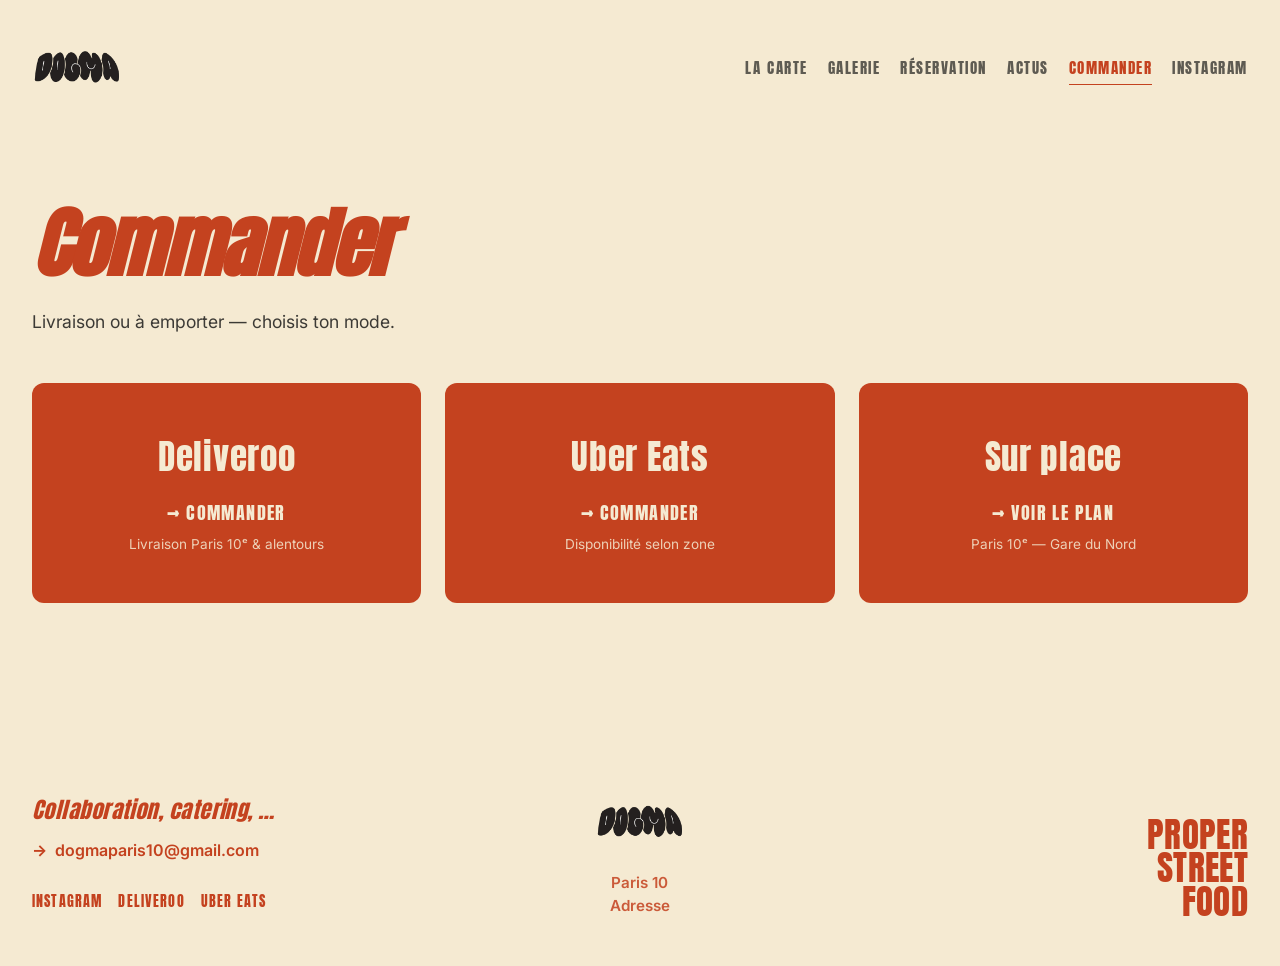
==== commander.html @ 04445b04 "init : site Dogma — home 6 burgers + carte + galerie + talks + footer brand" ====
<!doctype html>
<html lang="fr">
<head>
  <meta charset="utf-8" />
  <meta name="viewport" content="width=device-width, initial-scale=1" />
  <title>DOGMA — Commander</title>
  <link rel="preconnect" href="https://fonts.googleapis.com">
  <link rel="preconnect" href="https://fonts.gstatic.com" crossorigin>
  <link href="https://fonts.googleapis.com/css2?family=Anton&family=Inter:wght@400;600;700&display=swap" rel="stylesheet">
  <link rel="stylesheet" href="style.css" />
</head>
<body class="page-sub">

  <header class="sub-header">
    <a href="index.html" class="brand"><img src="assets/logo-dogma.png" alt="DOGMA" class="brand-logo" /></a>
    <nav class="sub-nav">
      <a href="menu.html">La Carte</a>
      <a href="galerie.html">Galerie</a>
      <a href="reservation.html">Réservation</a>
      <a href="talks.html">Actus</a>
      <a href="commander.html" class="active">Commander</a>
      <a href="https://instagram.com/dogma_paris" target="_blank" rel="noopener">Instagram</a>
    </nav>
  </header>

  <main class="sub-page">
    <h1 class="sub-page-title">Commander</h1>
    <p class="sub-page-intro">Livraison ou à emporter — choisis ton mode.</p>

    <section class="order-options">
      <a class="order-card" href="https://deliveroo.fr/fr/menu/paris/10eme-gare-du-nord/dogma-paris" target="_blank" rel="noopener">
        <span class="order-platform">Deliveroo</span>
        <span class="order-cta">→ Commander</span>
        <span class="order-note">Livraison Paris 10ᵉ &amp; alentours</span>
      </a>

      <a class="order-card" href="https://www.ubereats.com/fr/store/dogma-poulet-frit-&-burgers/hNxqQMx5V-ivfFukdBY9_g" target="_blank" rel="noopener">
        <span class="order-platform">Uber&nbsp;Eats</span>
        <span class="order-cta">→ Commander</span>
        <span class="order-note">Disponibilité selon zone</span>
      </a>

      <a class="order-card" href="https://maps.google.com/?q=Dogma+Paris+10" target="_blank" rel="noopener">
        <span class="order-platform">Sur place</span>
        <span class="order-cta">→ Voir le plan</span>
        <span class="order-note">Paris 10ᵉ — Gare du Nord</span>
      </a>
    </section>
  </main>

  <footer class="site-footer">
    <div class="site-footer-inner">
      <div class="site-footer-col">
        <p class="site-footer-tag">Collaboration, catering, …</p>
        <a href="mailto:dogmaparis10@gmail.com" class="site-footer-link site-footer-link--arrow">
          <span class="arrow">→</span> dogmaparis10@gmail.com
        </a>
        <div class="site-footer-socials">
          <a href="https://instagram.com/dogma_paris" target="_blank" rel="noopener">Instagram</a>
          <a href="https://deliveroo.fr/fr/menu/paris/10eme-gare-du-nord/dogma-paris" target="_blank" rel="noopener">Deliveroo</a>
          <a href="https://www.ubereats.com/fr/store/dogma-poulet-frit-&-burgers/hNxqQMx5V-ivfFukdBY9_g" target="_blank" rel="noopener">Uber&nbsp;Eats</a>
        </div>
      </div>
      <div class="site-footer-col site-footer-col--center">
        <img src="assets/logo-dogma.png" alt="DOGMA" class="site-footer-brand-logo" />
        <p class="site-footer-place">Paris 10<br/>Adresse</p>
      </div>
      <div class="site-footer-col site-footer-col--right">
        <p class="site-footer-motto">PROPER<br/>STREET<br/>FOOD</p>
      </div>
    </div>
  </footer>

</body>
</html>
---- style.css ----
/* ============================================================
   DOGMA — Stylesheet partagé (home + menu + galerie + presse + talks + commander)
   Inspiration : home Nouvelle Garde (lanouvellegarde.com)
   ============================================================ */

:root {
  --dogma-noir: #0F0F0F;
  --dogma-creme: #F5EAD2;
  --dogma-terracotta: #C4421F;        /* rouge brand, pour BRAND/HEADER/FOOTER */
  --dogma-terracotta-soft: #D67A5E;   /* version plus pastel — pour le menu (titres de section, prix, desc) */
  --dogma-terracotta-pale: #E5A68D;   /* encore plus doux — hovers, accents, borders */
  --dogma-orange: #FF9737;
  --dogma-rouge-ketchup: #C71F2C;
  --dogma-doré: #E8B847;

  --color-bg: var(--dogma-creme);
  --color-text: var(--dogma-noir);
  --color-primary: var(--dogma-terracotta);
  --color-menu: var(--dogma-terracotta-soft);   /* palette spécifique menu */

  --font-display: 'Anton', 'Impact', sans-serif;
  --font-body: 'Inter', system-ui, sans-serif;
  --font-mono: 'Space Mono', monospace;

  --container-max: 1440px;
  --gap-block: 24px;
}

/* Reset */
*, *::before, *::after { box-sizing: border-box; }
html, body { margin: 0; padding: 0; }
body {
  font-family: var(--font-body);
  background: var(--color-bg);
  color: var(--color-text);
  line-height: 1.5;
  -webkit-font-smoothing: antialiased;
}
img { max-width: 100%; display: block; }
a { color: inherit; text-decoration: none; }

/* ============ HEADERS ============ */
.sub-header {
  padding: 1.5rem 2rem;
  max-width: var(--container-max);
  margin: 0 auto;
  display: flex;
  align-items: center;
  gap: 1.5rem 2rem;
  justify-content: space-between;
  flex-wrap: wrap;   /* si pas assez de place, nav wrap en-dessous du logo */
}
.brand {
  display: inline-flex;
  align-items: center;
  flex-shrink: 0;  /* logo ne se comprime jamais */
}
.brand-logo {
  height: clamp(60px, 7vw, 96px);  /* agrandi : 60→96px */
  width: auto;
  object-fit: contain;
  display: block;
}
.sub-nav { flex-wrap: wrap; }  /* nav wrap si besoin au lieu de déborder */

/* Logo footer — version standard (sub-pages) */
.site-footer-brand-logo {
  height: clamp(64px, 7vw, 96px);
  width: auto;
  object-fit: contain;
  display: block;
}
/* Home : logo top retiré, donc logo footer en version BIG (prend le rôle visuel du brand) */
.page-home .site-footer-brand-logo {
  height: clamp(140px, 16vw, 220px);
}

.sub-nav {
  display: flex;
  flex-wrap: wrap;
  gap: 1.25rem;
  font-family: var(--font-display);
  font-size: 0.95rem;
  letter-spacing: 0.1em;
  text-transform: uppercase;
}
.sub-nav a {
  color: var(--color-text);
  opacity: 0.65;
  padding: 0.25rem 0;
  border-bottom: 1px solid transparent;
  transition: all 0.2s ease;
}
.sub-nav a:hover, .sub-nav a.active {
  color: var(--color-primary);
  opacity: 1;
  border-bottom-color: var(--color-primary);
}

/* ============ HOME : desktop = 100vh, mobile = scrollable naturel ============ */
.page-home {
  min-height: 100vh;
  display: flex;
  flex-direction: column;
  padding: 0;
}
.page-home .home-stage {
  flex: 1;
  display: flex;
  align-items: center;
  justify-content: center;
  padding: 0 2rem 2rem;
  min-height: 0;
}
.page-home .burger-grid--home .burger img { max-height: min(30vh, 260px); }

/* Desktop uniquement : on fixe 100vh pour que tout tienne dans le viewport */
@media (min-width: 1025px) and (min-height: 700px) {
  .page-home { height: 100vh; overflow: hidden; }
}

/* Header home — logo dans le flow, pas en absolute */
.home-header {
  flex-shrink: 0;
  padding: 1.25rem 2rem 0;
  display: flex;
  align-items: center;
}
.home-logo { display: inline-block; }
.home-logo img {
  height: clamp(80px, 9vw, 140px);
  width: auto;
  display: block;
}
@media (max-width: 640px) {
  .home-header { padding: 1rem 1rem 0; }
  .home-logo img { height: 64px; }
}

.home-stage {
  padding: 2rem;
  max-width: var(--container-max);
  margin: 0 auto;
  width: 100%;
}

.burger-grid--home {
  display: grid;
  grid-template-columns: repeat(3, 1fr);
  gap: 2rem 2.5rem;
  max-width: 1200px;
  width: 100%;
  margin: 0 auto;
  align-items: center;
}

/* Burger element (commun home + menu) */
.burger {
  position: relative;
  transform: translateY(0);
  animation: float 6s ease-in-out infinite;
  animation-delay: var(--delay, 0s);
  display: flex;
  flex-direction: column;
  align-items: center;
}
.burger > a,
.burger {
  /* le lien ou le div direct porte le contenu empilé */
}
.burger a {
  display: flex;
  flex-direction: column;
  align-items: center;
  gap: 0.25rem;
  width: 100%;
}
.burger img {
  width: 100%;
  height: auto;
  max-height: 260px;
  object-fit: contain;
}

@keyframes float {
  0%, 100% { transform: translateY(0); }
  50%      { transform: translateY(-20px); }
}

.grow a {
  display: block;
  transition: transform 0.25s ease-in-out;
}
.grow a:hover { transform: scale(1.06); }

/* Texte courbé sous chaque burger (SVG textPath) */
.burger-curve {
  width: 100%;
  max-width: 280px;
  height: auto;
  margin-top: -8px;
  pointer-events: none;
  overflow: visible;
}
.burger-curve text {
  font-family: var(--font-display);
  font-style: italic;
  font-size: 26px;
  fill: var(--color-primary);
  letter-spacing: 0.08em;
  text-transform: uppercase;
  transition: fill 0.2s ease;
}
.burger a:hover .burger-curve text,
.burger:hover .burger-curve text { fill: var(--dogma-rouge-ketchup); }

/* ============ SUB PAGES (menu / galerie / presse / talks / commander) ============ */
.sub-page {
  max-width: var(--container-max);
  margin: 0 auto;
  padding: 2rem 2rem 5rem;
}
.sub-page-title {
  font-family: var(--font-display);
  font-style: italic;
  font-size: clamp(3rem, 6vw, 5rem);
  color: var(--color-primary);
  letter-spacing: -0.01em;
  margin: 1rem 0 0.5rem;
}
.sub-page-intro {
  font-size: 1.1rem;
  max-width: 640px;
  opacity: 0.8;
  margin: 0 0 3rem;
}
.sub-page-footnote {
  margin: 3rem auto 0;
  font-size: 0.85rem;
  opacity: 0.5;
  text-align: center;
  font-style: italic;
}
.sub-page-footnote a { color: var(--color-primary); font-weight: 600; }

/* ============ MENU page (palette pastel : rouge plus doux) ============ */
.menu-section { margin-bottom: 4rem; }
.menu-section-title {
  font-family: var(--font-display);
  font-style: italic;
  font-size: clamp(2.5rem, 4.5vw, 3.5rem);
  color: var(--color-menu);
  margin: 0 0 2.5rem;
  letter-spacing: -0.01em;
}

/* Sur la page menu uniquement, le texte courbé des plats est en pastel */
.page-menu .burger-curve text { fill: var(--color-menu); }
.page-menu .burger a:hover .burger-curve text,
.page-menu .burger:hover .burger-curve text { fill: var(--color-primary); }

.burger-grid--menu {
  display: grid;
  grid-template-columns: repeat(3, 1fr);
  gap: 3rem 2.5rem;
  margin-bottom: 2rem;
}
.burger-grid--menu .burger {
  align-items: center;
  text-align: center;
}
.burger-grid--menu .burger img { max-height: 220px; }

.item-desc {
  font-size: 0.92rem;
  opacity: 0.75;
  line-height: 1.5;
  margin: 0.25rem 0 0.5rem;
  max-width: 280px;
  text-align: center;
}
.item-price {
  font-family: var(--font-mono);
  font-size: 1.05rem;
  font-weight: 700;
  color: var(--color-menu);
  margin: 0;
}

/* Items texte seul (OG, El Diablo, Menus, Tenders) */
.text-item-grid {
  display: grid;
  grid-template-columns: repeat(3, 1fr);
  gap: 1.5rem;
  margin-top: 1rem;
}
.text-item {
  padding: 1.5rem 1.5rem 1.25rem;
  background: rgba(15, 15, 15, 0.04);
  border-left: 4px solid var(--color-menu);
  border-radius: 8px;
}
.text-item-name {
  font-family: var(--font-display);
  font-size: 1.6rem;
  letter-spacing: 0.02em;
  margin: 0 0 0.5rem;
  color: var(--color-text);
}
.text-item-desc {
  font-size: 0.92rem;
  opacity: 0.75;
  margin: 0 0 0.75rem;
}

.drinks-list {
  display: grid;
  grid-template-columns: repeat(2, 1fr);
  gap: 0.5rem 2rem;
  max-width: 800px;
}
.drink {
  display: flex;
  justify-content: space-between;
  align-items: baseline;
  padding: 0.75rem 0;
  border-bottom: 1px dashed rgba(15, 15, 15, 0.2);
  font-size: 1rem;
}

/* ============ GALERIE page ============ */
.photo-grid {
  columns: 3 280px;
  column-gap: 1rem;
}
.photo-grid img {
  width: 100%;
  margin: 0 0 1rem;
  break-inside: avoid;
  border-radius: 4px;
  transition: transform 0.3s ease;
}
.photo-grid img:hover {
  transform: scale(1.02);
}

/* ============ PRESSE — cards horizontales (photo à gauche, nom média en grand) ============ */
.press-list {
  display: flex;
  flex-direction: column;
  gap: 1.5rem;
}

.press-card {
  display: grid;
  grid-template-columns: 260px 1fr;
  gap: 2rem;
  padding: 1.25rem;
  background: rgba(15, 15, 15, 0.03);
  border: 1px solid transparent;
  border-radius: 14px;
  transition: all 0.3s ease;
  align-items: stretch;
}
.press-card:hover {
  background: rgba(196, 66, 31, 0.06);
  border-color: var(--dogma-terracotta-pale);
  transform: translateY(-2px);
  box-shadow: 0 6px 20px -10px rgba(196, 66, 31, 0.25);
}

.press-card-img {
  width: 100%;
  height: 180px;
  overflow: hidden;
  border-radius: 8px;
  background: var(--dogma-creme);
}
.press-card-img img {
  width: 100%;
  height: 100%;
  object-fit: cover;
  transition: transform 0.4s ease;
}
.press-card:hover .press-card-img img { transform: scale(1.06); }

.press-card-body {
  display: flex;
  flex-direction: column;
  justify-content: center;
  padding: 0.5rem 0;
}
.press-card-source {
  display: block;
  font-family: var(--font-display);
  font-style: italic;
  font-size: clamp(1.8rem, 3.5vw, 2.8rem);
  line-height: 1;
  color: var(--color-primary);
  letter-spacing: 0.02em;
  margin-bottom: 0.5rem;
}
.press-card-title {
  font-family: var(--font-body);
  font-weight: 700;
  font-size: 1.1rem;
  color: var(--color-text);
  margin: 0 0 0.5rem;
  line-height: 1.25;
  opacity: 0.9;
}
.press-card-excerpt {
  font-size: 0.92rem;
  line-height: 1.5;
  opacity: 0.7;
  margin: 0 0 0.75rem;
  max-width: 680px;
}
.press-card-arrow {
  display: inline-block;
  font-family: var(--font-display);
  font-size: 0.8rem;
  letter-spacing: 0.12em;
  text-transform: uppercase;
  color: var(--color-primary);
  transition: transform 0.2s ease;
}
.press-card:hover .press-card-arrow { transform: translateX(4px); }

@media (max-width: 700px) {
  .press-card {
    grid-template-columns: 1fr;
    gap: 1rem;
  }
  .press-card-img { height: 200px; }
}

/* ============ RÉSERVATION ============ */
.resa-form {
  max-width: 680px;
  margin: 0 auto;
  padding: 2.25rem 2rem;
  background: rgba(15, 15, 15, 0.03);
  border-radius: 16px;
  display: flex;
  flex-direction: column;
  gap: 1.25rem;
}
.resa-row {
  display: grid;
  grid-template-columns: repeat(auto-fit, minmax(160px, 1fr));
  gap: 1rem;
}
.resa-field { display: flex; flex-direction: column; gap: 0.35rem; }
.resa-field--full { width: 100%; }
.resa-label {
  font-family: var(--font-display);
  font-size: 0.78rem;
  letter-spacing: 0.12em;
  text-transform: uppercase;
  color: var(--color-primary);
}
.resa-field input,
.resa-field select,
.resa-field textarea {
  font-family: var(--font-body);
  font-size: 1rem;
  padding: 0.75rem 0.9rem;
  background: var(--color-bg);
  border: 1px solid rgba(15, 15, 15, 0.15);
  border-radius: 8px;
  color: var(--color-text);
  transition: border-color 0.15s, box-shadow 0.15s;
}
.resa-field input:focus,
.resa-field select:focus,
.resa-field textarea:focus {
  outline: none;
  border-color: var(--color-primary);
  box-shadow: 0 0 0 3px rgba(196, 66, 31, 0.15);
}
.resa-field textarea { resize: vertical; min-height: 80px; }

.resa-consent {
  display: flex;
  align-items: flex-start;
  gap: 0.6rem;
  font-size: 0.88rem;
  line-height: 1.45;
  opacity: 0.85;
  margin-top: 0.25rem;
}
.resa-consent input { accent-color: var(--color-primary); margin-top: 0.2rem; }

.resa-submit {
  align-self: flex-start;
  padding: 0.9rem 2rem;
  background: var(--color-primary);
  color: var(--dogma-creme);
  border: none;
  border-radius: 10px;
  font-family: var(--font-display);
  font-size: 1.1rem;
  letter-spacing: 0.08em;
  text-transform: uppercase;
  cursor: pointer;
  transition: all 0.2s ease;
  display: inline-flex;
  align-items: center;
  gap: 0.5rem;
}
.resa-submit .arrow { transition: transform 0.2s ease; font-weight: 700; }
.resa-submit:hover { background: var(--dogma-rouge-ketchup); }
.resa-submit:hover .arrow { transform: translateX(4px); }

.resa-note {
  font-size: 0.82rem;
  opacity: 0.65;
  margin: 0;
  line-height: 1.5;
}
.resa-note a { color: var(--color-primary); font-weight: 600; }

/* Titre de section sur la page Actus (Presse / Lectures) */
.talks-section-title {
  font-family: var(--font-display);
  font-style: italic;
  font-size: clamp(2rem, 4vw, 2.75rem);
  color: var(--color-primary);
  margin: 1rem 0 1.5rem;
  letter-spacing: -0.01em;
}

/* ============ TALKS page — articles GEO ============ */
.talks-articles {
  display: flex;
  flex-direction: column;
  gap: 3.5rem;
  max-width: 780px;
  margin: 0 auto;
}
.talk {
  background: rgba(15, 15, 15, 0.03);
  border-radius: 14px;
  padding: 2.5rem 2.25rem;
  border-left: 4px solid var(--color-primary);
}
.talk-header { margin-bottom: 1.75rem; }
.talk-kicker {
  display: inline-block;
  font-family: var(--font-display);
  font-size: 0.78rem;
  letter-spacing: 0.14em;
  text-transform: uppercase;
  color: var(--color-primary);
  margin-bottom: 0.75rem;
}
.talk-title {
  font-family: var(--font-display);
  font-style: italic;
  font-size: clamp(1.8rem, 3vw, 2.4rem);
  line-height: 1.1;
  color: var(--color-text);
  margin: 0 0 0.75rem;
  letter-spacing: -0.005em;
}
.talk-lead {
  font-size: 1.05rem;
  line-height: 1.55;
  color: var(--color-text);
  opacity: 0.85;
  margin: 0;
}
.talk-body h3 {
  font-family: var(--font-display);
  font-style: italic;
  font-size: 1.4rem;
  color: var(--color-menu);
  margin: 1.75rem 0 0.5rem;
  letter-spacing: 0.01em;
}
.talk-body p, .talk-body li {
  font-size: 0.98rem;
  line-height: 1.65;
  color: var(--color-text);
  opacity: 0.88;
}
.talk-body ul, .talk-body ol { padding-left: 1.25rem; margin: 0.5rem 0 1rem; }
.talk-body li { margin-bottom: 0.4rem; }
.talk-body strong { color: var(--color-primary); }
.talk-body a {
  color: var(--color-primary);
  font-weight: 600;
  border-bottom: 1px solid transparent;
  transition: border-color 0.15s;
}
.talk-body a:hover { border-bottom-color: var(--color-primary); }
.talk-body blockquote {
  border-left: 3px solid var(--color-menu);
  padding: 0.5rem 0 0.5rem 1.25rem;
  margin: 1rem 0;
  font-style: italic;
  color: var(--color-text);
  opacity: 0.9;
}
.talk-cite {
  margin-top: 1.5rem !important;
  font-size: 0.85rem !important;
  opacity: 0.65 !important;
  font-style: italic;
}

/* ============ COMMANDER page ============ */
.order-options {
  display: grid;
  grid-template-columns: repeat(3, 1fr);
  gap: 1.5rem;
}
.order-card {
  display: flex;
  flex-direction: column;
  align-items: center;
  justify-content: center;
  padding: 3rem 1.5rem;
  background: var(--color-primary);
  color: var(--dogma-creme);
  border-radius: 12px;
  transition: all 0.25s ease;
  text-align: center;
  min-height: 200px;
}
.order-card:hover {
  background: var(--dogma-rouge-ketchup);
  transform: translateY(-3px);
}
.order-platform {
  font-family: var(--font-display);
  font-size: 2.2rem;
  letter-spacing: 0.02em;
  margin-bottom: 1rem;
}
.order-cta {
  font-family: var(--font-display);
  font-size: 1.1rem;
  letter-spacing: 0.08em;
  text-transform: uppercase;
  margin-bottom: 0.5rem;
}
.order-note {
  font-size: 0.85rem;
  opacity: 0.85;
}

/* ============ FOOTER BANNER ============ */
.site-footer {
  background: var(--color-bg);
  padding: 3rem 2rem;
  margin-top: 3rem;
}
/* Home : footer compact pour que tout tienne dans 100vh */
.page-home .site-footer {
  padding: 1rem 2rem;
  margin-top: 0;
  flex-shrink: 0;
}
.page-home .site-footer-inner { gap: 2rem; }
.page-home .site-footer-tag { font-size: 1.1rem; margin: 0; }
.page-home .site-footer-socials { margin-top: 0.5rem; font-size: 0.8rem; }
.page-home .site-footer-place { font-size: 0.9rem; }
.site-footer-inner {
  max-width: var(--container-max);
  margin: 0 auto;
  display: grid;
  grid-template-columns: 1fr 1fr 1fr;
  gap: 3rem;
  align-items: end;  /* tous les cols bottom-alignés → Uber Eats / Gare du Nord / mail presse sur la même ligne Y */
}
.site-footer-col { display: flex; flex-direction: column; gap: 0.5rem; }
.site-footer-col--center { align-items: center; text-align: center; }
.site-footer-col--right { align-items: flex-end; text-align: right; }

.site-footer-tag {
  font-family: var(--font-display);
  font-style: italic;
  font-size: 1.4rem;
  letter-spacing: 0.02em;
  margin: 0 0 0.25rem;
  color: var(--color-primary);
}
.site-footer-link {
  font-size: 1rem;
  font-weight: 600;
  color: var(--color-primary);
  border-bottom: 1px solid transparent;
  transition: border-color 0.2s;
}
.site-footer-link:hover { border-bottom-color: var(--color-primary); }

.site-footer-link--arrow .arrow {
  display: inline-block;
  margin-right: 0.25rem;
  transition: transform 0.2s ease;
  font-weight: 700;
}
.site-footer-link--arrow:hover .arrow { transform: translateX(4px); }

.site-footer-socials {
  display: flex; flex-wrap: wrap; gap: 1rem; margin-top: 1rem;
  font-family: var(--font-display);
  font-size: 0.9rem;
  letter-spacing: 0.08em;
  text-transform: uppercase;
}
.site-footer-socials a {
  color: var(--color-primary);
  padding: 0.25rem 0;
  border-bottom: 1px solid transparent;
  transition: border-color 0.2s;
}
.site-footer-socials a:hover { border-bottom-color: var(--color-primary); }

.site-footer-brand {
  font-family: var(--font-display);
  font-style: italic;
  font-size: clamp(2.5rem, 5vw, 4rem);
  letter-spacing: 0.02em;
  line-height: 1;
  color: var(--color-primary);
}
.site-footer-place {
  font-size: 0.95rem;
  margin: 0;  /* supprimé margin-top pour rapprocher du logo */
  font-weight: 600;
  color: var(--color-primary);
  opacity: 0.85;
}
/* Col center : gap réduit logo ↔ Paris 10 (logo descend vers Paris 10, Paris 10 reste en bas) */
.site-footer-col--center { gap: 0.25rem; }

/* Col droite : motto brand (remplace le mail presse) */
.site-footer-motto {
  font-family: var(--font-display);
  font-size: 2.2rem;
  line-height: 0.95;
  letter-spacing: 0.01em;
  margin: 0;
  color: var(--dogma-terracotta, var(--color-accent));
  text-transform: uppercase;
}
.page-home .site-footer-motto { font-size: 1.8rem; }

/* ============ Responsive ============ */

/* Tablet (≤1024px) */
@media (max-width: 1024px) {
  .burger-grid--home { grid-template-columns: repeat(2, 1fr); gap: 1.5rem; }
  .burger-grid--menu { grid-template-columns: repeat(2, 1fr); }
  .text-item-grid { grid-template-columns: repeat(2, 1fr); }
  .press-list { grid-template-columns: 1fr; }
  .order-options { grid-template-columns: 1fr; }
  .sub-nav { gap: 0.75rem; font-size: 0.85rem; }
}

/* Mobile (≤767px — breakpoint NG) */
@media (max-width: 767px) {
  /* Headers en column (logo au-dessus, nav en dessous) */
  .sub-header {
    flex-direction: column;
    align-items: flex-start;
    gap: 1rem;
    padding: 1rem;
  }
  .sub-nav {
    gap: 0.6rem 0.9rem;
    font-size: 0.8rem;
    justify-content: flex-start;
    width: 100%;
  }
  .brand-logo { height: 56px; }

  /* Home — layout scrollable, logo raisonnable, burgers 2 cols */
  .page-home { height: auto; min-height: 0; overflow: visible; }
  .page-home .home-stage { padding: 0 1rem 2rem; }
  .home-header { padding: 1rem 1rem 0.5rem; }
  .home-logo img { height: 64px; }

  .burger-grid--home {
    grid-template-columns: repeat(2, 1fr);
    gap: 2rem 1rem;
    max-width: 100%;
  }
  .page-home .burger-grid--home .burger img { max-height: 180px; }
  .burger-curve { max-width: 200px; }
  .burger-curve text { font-size: 22px; }

  /* Menu page — 1 col sur vrai mobile */
  .burger-grid--menu { grid-template-columns: 1fr; gap: 2rem; }
  .text-item-grid { grid-template-columns: 1fr; }
  .drinks-list { grid-template-columns: 1fr; }

  /* Galerie 1 col */
  .photo-grid { columns: 1; }

  /* Titres plus compacts */
  .sub-page-title { font-size: clamp(2.2rem, 8vw, 3rem); }
  .menu-section-title { font-size: clamp(1.8rem, 6vw, 2.5rem); }

  /* Footer stack 1 col centrée */
  .site-footer { padding: 2rem 1rem; }
  .site-footer-inner {
    grid-template-columns: 1fr;
    gap: 1.75rem;
    text-align: center;
    align-items: center;
  }
  .site-footer-col, .site-footer-col--right, .site-footer-col--center {
    align-items: center;
    text-align: center;
  }
  .site-footer-socials { justify-content: center; }
  .site-footer-brand-logo { height: 80px !important; }
  .page-home .site-footer { padding: 1.5rem 1rem; }
}

/* Très petits écrans (≤380px, vieil iPhone SE) */
@media (max-width: 380px) {
  .burger-grid--home { grid-template-columns: 1fr; max-width: 280px; margin: 0 auto; }
  .home-logo img { height: 56px; }
}

@media (prefers-reduced-motion: reduce) {
  .burger { animation: none; }
  .grow a, .press-item, .order-card, .photo-grid img { transition: none; }
}
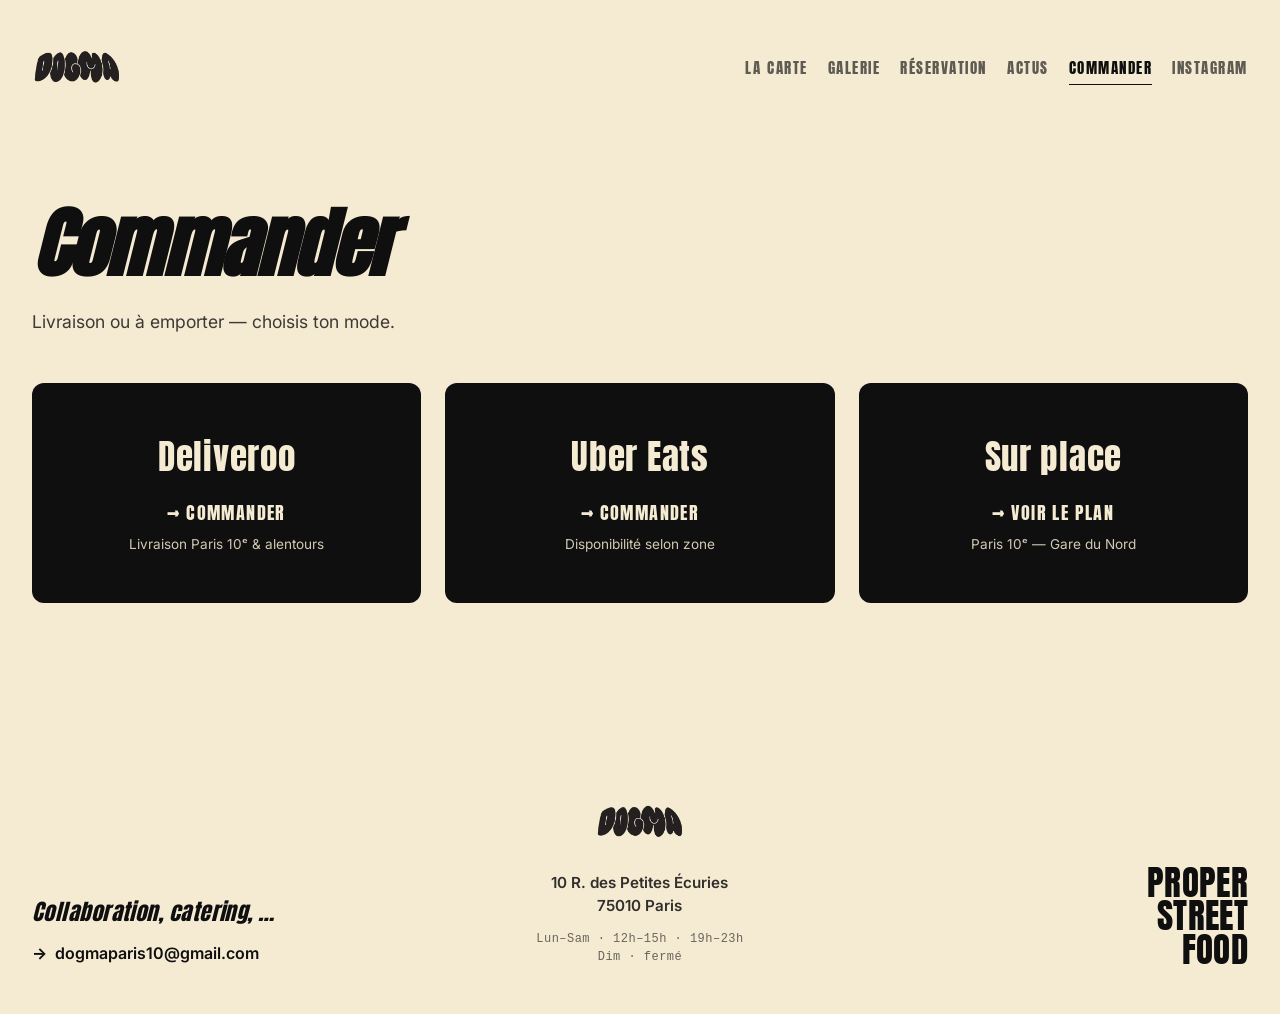
==== commit a67170f9: "brand: switch rouge → noir partout + footer (adresse réelle + horaires, dégage socials)" ====
--- a/commander.html
+++ b/commander.html
@@ -55,15 +55,17 @@
         <a href="mailto:dogmaparis10@gmail.com" class="site-footer-link site-footer-link--arrow">
           <span class="arrow">→</span> dogmaparis10@gmail.com
         </a>
-        <div class="site-footer-socials">
-          <a href="https://instagram.com/dogma_paris" target="_blank" rel="noopener">Instagram</a>
-          <a href="https://deliveroo.fr/fr/menu/paris/10eme-gare-du-nord/dogma-paris" target="_blank" rel="noopener">Deliveroo</a>
-          <a href="https://www.ubereats.com/fr/store/dogma-poulet-frit-&-burgers/hNxqQMx5V-ivfFukdBY9_g" target="_blank" rel="noopener">Uber&nbsp;Eats</a>
-        </div>
       </div>
       <div class="site-footer-col site-footer-col--center">
         <img src="assets/logo-dogma.png" alt="DOGMA" class="site-footer-brand-logo" />
-        <p class="site-footer-place">Paris 10<br/>Adresse</p>
+        <p class="site-footer-place">
+          10 R. des Petites Écuries<br/>
+          75010 Paris
+        </p>
+        <p class="site-footer-hours">
+          Lun–Sam · 12h–15h · 19h–23h<br/>
+          Dim · fermé
+        </p>
       </div>
       <div class="site-footer-col site-footer-col--right">
         <p class="site-footer-motto">PROPER<br/>STREET<br/>FOOD</p>
--- a/style.css
+++ b/style.css
@@ -15,8 +15,8 @@
 
   --color-bg: var(--dogma-creme);
   --color-text: var(--dogma-noir);
-  --color-primary: var(--dogma-terracotta);
-  --color-menu: var(--dogma-terracotta-soft);   /* palette spécifique menu */
+  --color-primary: var(--dogma-noir);          /* brand color = noir (swap depuis terracotta 2026-04-23) */
+  --color-menu: var(--dogma-noir);             /* idem menu */
 
   --font-display: 'Anton', 'Impact', sans-serif;
   --font-body: 'Inter', system-ui, sans-serif;
@@ -212,7 +212,7 @@
   transition: fill 0.2s ease;
 }
 .burger a:hover .burger-curve text,
-.burger:hover .burger-curve text { fill: var(--dogma-rouge-ketchup); }
+.burger:hover .burger-curve text { fill: var(--color-primary); }
 
 /* ============ SUB PAGES (menu / galerie / presse / talks / commander) ============ */
 .sub-page {
@@ -249,7 +249,7 @@
   font-family: var(--font-display);
   font-style: italic;
   font-size: clamp(2.5rem, 4.5vw, 3.5rem);
-  color: var(--color-menu);
+  color: var(--color-primary);
   margin: 0 0 2.5rem;
   letter-spacing: -0.01em;
 }
@@ -283,7 +283,7 @@
   font-family: var(--font-mono);
   font-size: 1.05rem;
   font-weight: 700;
-  color: var(--color-menu);
+  color: var(--color-primary);
   margin: 0;
 }
 
@@ -510,7 +510,7 @@
   gap: 0.5rem;
 }
 .resa-submit .arrow { transition: transform 0.2s ease; font-weight: 700; }
-.resa-submit:hover { background: var(--dogma-rouge-ketchup); }
+.resa-submit:hover { background: var(--color-primary); }
 .resa-submit:hover .arrow { transform: translateX(4px); }
 
 .resa-note {
@@ -575,7 +575,7 @@
   font-family: var(--font-display);
   font-style: italic;
   font-size: 1.4rem;
-  color: var(--color-menu);
+  color: var(--color-primary);
   margin: 1.75rem 0 0.5rem;
   letter-spacing: 0.01em;
 }
@@ -630,7 +630,7 @@
   min-height: 200px;
 }
 .order-card:hover {
-  background: var(--dogma-rouge-ketchup);
+  background: var(--color-primary);
   transform: translateY(-3px);
 }
 .order-platform {
@@ -734,6 +734,15 @@
   color: var(--color-primary);
   opacity: 0.85;
 }
+.site-footer-hours {
+  font-family: var(--font-mono);
+  font-size: 0.75rem;
+  letter-spacing: 0.04em;
+  margin: 0.5rem 0 0;
+  color: var(--color-primary);
+  opacity: 0.6;
+  line-height: 1.5;
+}
 /* Col center : gap réduit logo ↔ Paris 10 (logo descend vers Paris 10, Paris 10 reste en bas) */
 .site-footer-col--center { gap: 0.25rem; }
 
@@ -744,7 +753,7 @@
   line-height: 0.95;
   letter-spacing: 0.01em;
   margin: 0;
-  color: var(--dogma-terracotta, var(--color-accent));
+  color: var(--color-primary);
   text-transform: uppercase;
 }
 .page-home .site-footer-motto { font-size: 1.8rem; }
